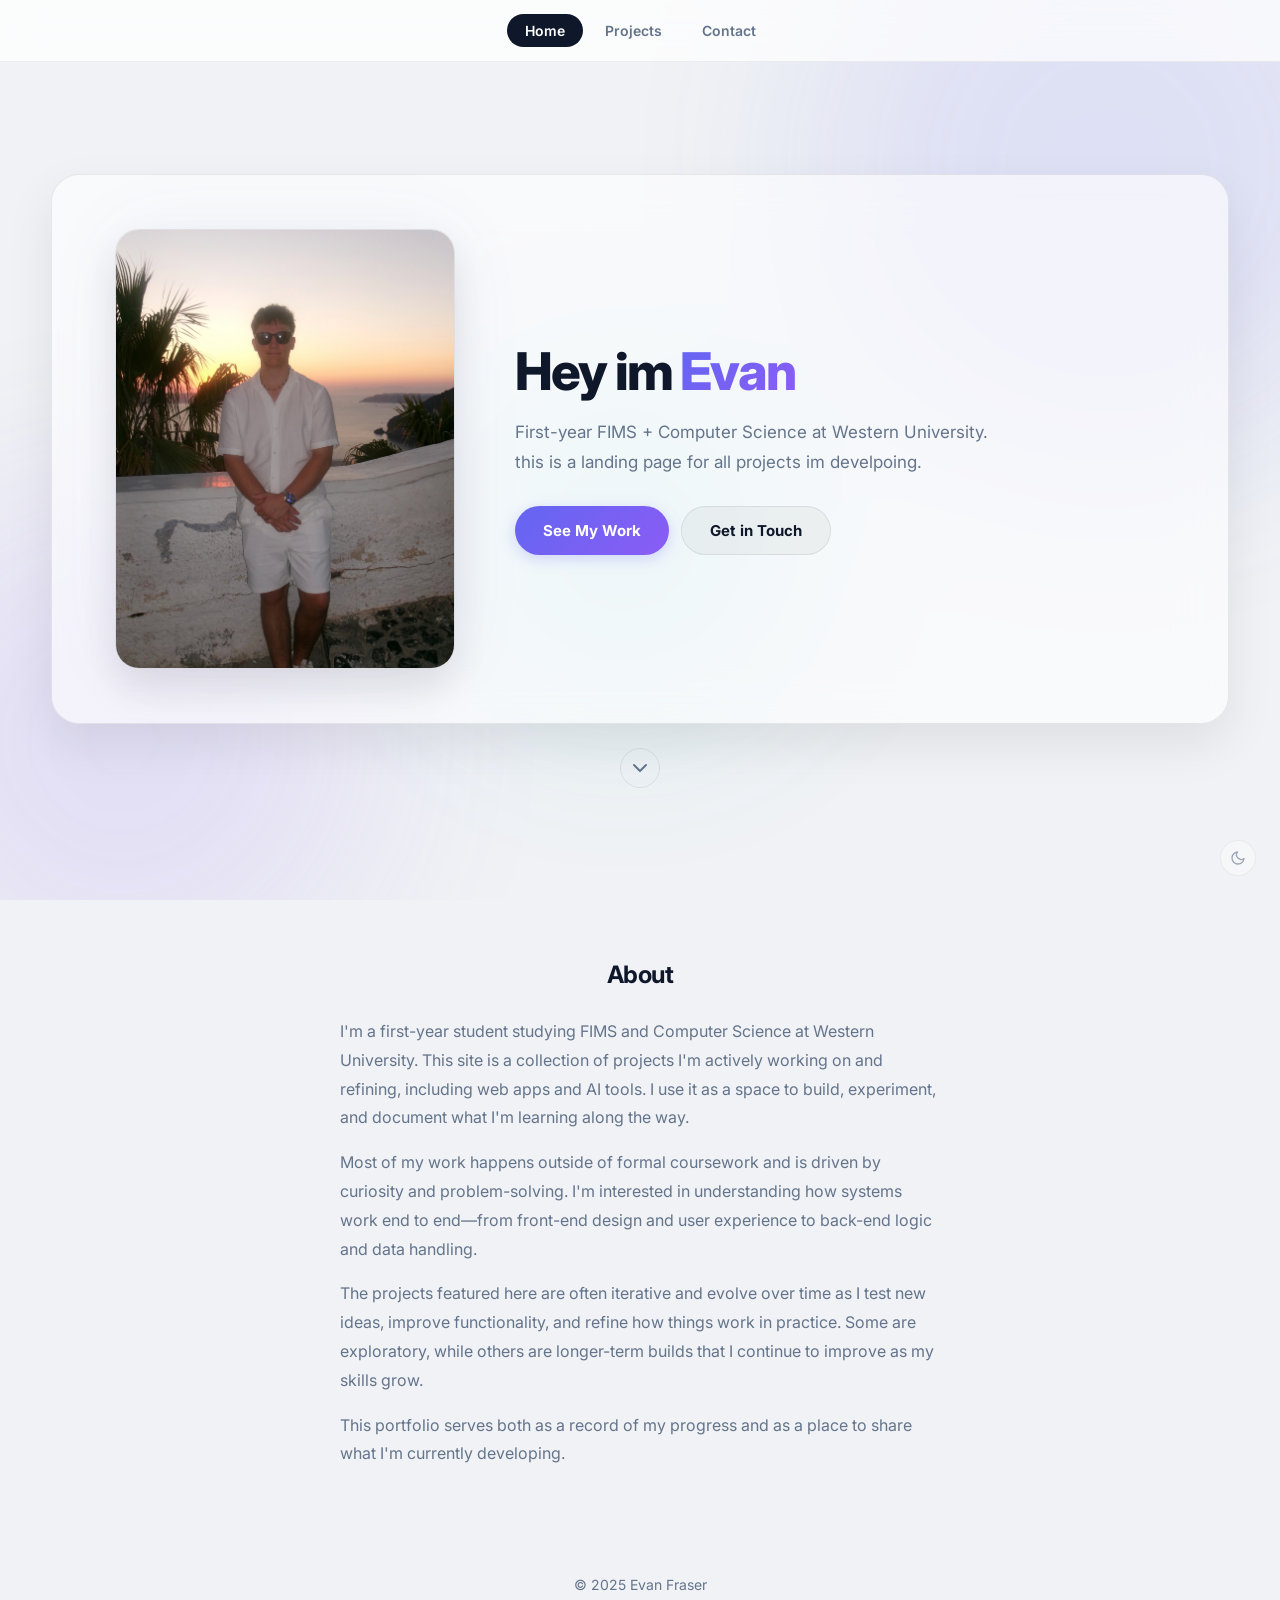
==== index.html @ df7c3f6c "Clean URLs for Vercel deployment Add vercel.json with cleanUrls, update all internal links to remove" ====
<!doctype html>
<html>
<head>
  <meta charset="utf-8">
  <title>Evan Fraser — Developer & Builder</title>
  <meta name="viewport" content="width=device-width, initial-scale=1">
  <meta name="description" content="Evan Fraser — First-year FIMS + CS student at Western University. Building web apps and AI tools.">
  <link rel="preconnect" href="https://fonts.googleapis.com">
  <link rel="preconnect" href="https://fonts.gstatic.com" crossorigin>
  <link href="https://fonts.googleapis.com/css2?family=Inter:wght@400;500;600;700;800;900&display=swap" rel="stylesheet">
  <link rel="stylesheet" href="style.css">
</head>

<body>

<div class="bg-orbs">
  <div class="orb orb-1"></div>
  <div class="orb orb-2"></div>
  <div class="orb orb-3"></div>
</div>

<header class="site-header">
  <div class="header-inner">
    <nav class="nav">
      <a href="/" class="active">Home</a>
      <a href="/projects">Projects</a>
      <a href="/contact">Contact</a>
    </nav>
  </div>
</header>

<button class="theme-toggle" type="button" aria-pressed="false" aria-label="Toggle dark mode"></button>

<main class="homepage">

  <!-- ===== HERO ===== -->
  <section class="hero-section">
    <div class="card hero-card fade-in">
      <div class="hero">
        <img class="hero-photo fade-in fade-in-delay-1" src="Images/me.jpg" alt="Photo of Evan">

        <div class="fade-in fade-in-delay-2">
          <h1>Hey im <span class="gradient-text">Evan</span></h1>

          <p class="hero-sub">
            First-year FIMS + Computer Science at Western University.<br>
            this is a landing page for all projects im develpoing.
          </p>

          <div class="hero-actions">
            <a href="/projects" class="button primary">See My Work</a>
            <a href="/contact" class="button secondary">Get in Touch</a>
          </div>
        </div>
      </div>
    </div>

    <a href="#about" class="scroll-hint fade-in fade-in-delay-3" aria-label="Scroll down">
      <svg width="20" height="20" viewBox="0 0 20 20" fill="none">
        <path d="M4 7l6 6 6-6" stroke="currentColor" stroke-width="2" stroke-linecap="round" stroke-linejoin="round"/>
      </svg>
    </a>
  </section>

  <!-- ===== ABOUT ===== -->
  <section id="about" class="section section-compact">
    <div class="section-inner about-centered">
      <h2 class="section-heading fade-in-scroll">About</h2>

      <div class="about-text fade-in-scroll">
        <p>
          I'm a first-year student studying FIMS and Computer Science at Western University.
          This site is a collection of projects I'm actively working on and refining, including web apps and AI tools. I use it as a space to build, experiment, and document what I'm learning along the way.
        </p>
        <p>
          Most of my work happens outside of formal coursework and is driven by curiosity and problem-solving. I'm interested in understanding how systems work end to end—from front-end design and user experience to back-end logic and data handling.
        </p>
        <p>
          The projects featured here are often iterative and evolve over time as I test new ideas, improve functionality, and refine how things work in practice. Some are exploratory, while others are longer-term builds that I continue to improve as my skills grow.
        </p>
        <p>
          This portfolio serves both as a record of my progress and as a place to share what I'm currently developing.
        </p>
      </div>
    </div>
  </section>

  <!-- ===== FOOTER ===== -->
  <footer class="site-footer fade-in-scroll">
    <p>&copy; 2025 Evan Fraser</p>
  </footer>

</main>

<script src="script.js"></script>

</body>
</html>
---- style.css ----
/* ================= RESET ================= */
*, *::before, *::after { box-sizing: border-box; margin: 0; padding: 0; }
html { height: 100%; scroll-behavior: smooth; }

/* Registered property for animated gradient border rotation */
@property --border-angle {
  syntax: '<angle>';
  initial-value: 0deg;
  inherits: false;
}

/* ================= CUSTOM PROPERTIES ================= */
:root {
  --bg: #f0f2f5;
  --bg-card: rgba(255, 255, 255, 0.6);
  --text: #0f172a;
  --text-muted: #64748b;
  --accent-1: #6366f1;
  --accent-2: #8b5cf6;
  --accent-3: #06b6d4;
  --border: rgba(0, 0, 0, 0.08);
  --border-hover: rgba(99, 102, 241, 0.35);
  --shadow-sm: 0 4px 12px rgba(0, 0, 0, 0.05);
  --shadow: 0 20px 50px rgba(0, 0, 0, 0.08);
  --shadow-hover: 0 25px 60px rgba(99, 102, 241, 0.12);
  --nav-bg: rgba(255, 255, 255, 0.72);
  --nav-border: rgba(0, 0, 0, 0.06);
  --nav-hover: rgba(0, 0, 0, 0.04);
  --nav-active-bg: #0f172a;
  --nav-active-text: #fff;
  --btn-secondary-bg: rgba(0, 0, 0, 0.04);
  --badge-working-bg: rgba(34, 197, 94, 0.12);
  --badge-working-text: #16a34a;
  --badge-working-border: rgba(34, 197, 94, 0.3);
  --badge-working-glow: rgba(34, 197, 94, 0.15);
  --badge-progress-bg: rgba(251, 146, 60, 0.12);
  --badge-progress-text: #c2410c;
  --badge-progress-border: rgba(251, 146, 60, 0.3);
  --orb-opacity: 0.12;
  --placeholder-border: rgba(0, 0, 0, 0.1);
  --placeholder-text: rgba(0, 0, 0, 0.25);
  --media-bg: rgba(0, 0, 0, 0.03);
  --media-border: rgba(0, 0, 0, 0.06);
}

.dark {
  --bg: #06060b;
  --bg-card: rgba(15, 18, 25, 0.55);
  --text: #f1f5f9;
  --text-muted: #94a3b8;
  --border: rgba(255, 255, 255, 0.06);
  --border-hover: rgba(99, 102, 241, 0.45);
  --shadow-sm: 0 4px 12px rgba(0, 0, 0, 0.3);
  --shadow: 0 20px 50px rgba(0, 0, 0, 0.5);
  --shadow-hover: 0 25px 60px rgba(99, 102, 241, 0.15);
  --nav-bg: rgba(6, 6, 11, 0.72);
  --nav-border: rgba(255, 255, 255, 0.06);
  --nav-hover: rgba(255, 255, 255, 0.06);
  --nav-active-bg: #f1f5f9;
  --nav-active-text: #0f172a;
  --btn-secondary-bg: rgba(255, 255, 255, 0.06);
  --badge-working-bg: rgba(34, 197, 94, 0.14);
  --badge-working-text: #4ade80;
  --badge-working-border: rgba(34, 197, 94, 0.4);
  --badge-working-glow: rgba(34, 197, 94, 0.12);
  --badge-progress-bg: rgba(251, 146, 60, 0.14);
  --badge-progress-text: #fb923c;
  --badge-progress-border: rgba(251, 146, 60, 0.4);
  --orb-opacity: 0.18;
  --placeholder-border: rgba(255, 255, 255, 0.06);
  --placeholder-text: rgba(255, 255, 255, 0.18);
  --media-bg: rgba(255, 255, 255, 0.03);
  --media-border: rgba(255, 255, 255, 0.06);
}

/* ================= BODY ================= */
body {
  font-family: 'Inter', -apple-system, BlinkMacSystemFont, "Segoe UI", sans-serif;
  background: var(--bg);
  color: var(--text);
  -webkit-font-smoothing: antialiased;
  -moz-osx-font-smoothing: grayscale;
  overflow-x: hidden;
  min-height: 100%;
}

/* ================= BACKGROUND ORBS ================= */
.bg-orbs {
  position: fixed;
  inset: 0;
  overflow: hidden;
  pointer-events: none;
  z-index: 0;
}

.orb {
  position: absolute;
  border-radius: 50%;
  filter: blur(100px);
  opacity: var(--orb-opacity);
}

.orb-1 {
  width: 600px;
  height: 600px;
  background: var(--accent-1);
  top: -15%;
  right: -10%;
  animation: orbFloat1 25s ease-in-out infinite;
}

.orb-2 {
  width: 500px;
  height: 500px;
  background: var(--accent-2);
  bottom: -10%;
  left: -10%;
  animation: orbFloat2 30s ease-in-out infinite;
}

.orb-3 {
  width: 350px;
  height: 350px;
  background: var(--accent-3);
  top: 40%;
  left: 35%;
  animation: orbFloat3 20s ease-in-out infinite;
}

@keyframes orbFloat1 {
  0%, 100% { transform: translate(0, 0) scale(1); }
  25% { transform: translate(-30px, 40px) scale(1.05); }
  50% { transform: translate(20px, -20px) scale(0.95); }
  75% { transform: translate(-10px, -30px) scale(1.02); }
}

@keyframes orbFloat2 {
  0%, 100% { transform: translate(0, 0) scale(1); }
  33% { transform: translate(40px, -30px) scale(1.08); }
  66% { transform: translate(-30px, 20px) scale(0.96); }
}

@keyframes orbFloat3 {
  0%, 100% { transform: translate(0, 0) scale(1); }
  50% { transform: translate(-40px, -40px) scale(1.1); }
}

/* ================= HEADER ================= */
.site-header {
  position: sticky;
  top: 0;
  width: 100%;
  background: var(--nav-bg);
  backdrop-filter: blur(20px);
  -webkit-backdrop-filter: blur(20px);
  border-bottom: 1px solid var(--nav-border);
  z-index: 100;
}

.header-inner {
  display: flex;
  align-items: center;
  justify-content: center;
  padding: 14px 32px;
  position: relative;
}

/* ================= NAV ================= */
.nav {
  display: flex;
  align-items: center;
  gap: 4px;
}

.nav a {
  text-decoration: none;
  font-weight: 600;
  font-size: 14px;
  color: var(--text-muted);
  padding: 8px 18px;
  border-radius: 999px;
  transition: background 0.2s ease, color 0.2s ease;
}

.nav a:hover {
  background: var(--nav-hover);
  color: var(--text);
}

.nav a.active {
  background: var(--nav-active-bg);
  color: var(--nav-active-text);
}

/* ================= THEME TOGGLE ================= */
.theme-toggle {
  position: fixed;
  bottom: 24px;
  right: 24px;
  z-index: 200;
  width: 36px;
  height: 36px;
  border: 1px solid var(--border);
  background: var(--bg-card);
  backdrop-filter: blur(12px);
  -webkit-backdrop-filter: blur(12px);
  border-radius: 50%;
  padding: 0;
  font-size: 0;
  cursor: pointer;
  line-height: 1;
  display: flex;
  align-items: center;
  justify-content: center;
  transition: transform 0.2s ease, background 0.2s ease, border-color 0.2s ease, opacity 0.2s ease;
  opacity: 0.6;
}

.theme-toggle:hover {
  transform: scale(1.1);
  border-color: var(--border-hover);
  opacity: 1;
}

.theme-toggle svg {
  width: 16px;
  height: 16px;
  fill: none;
  stroke: var(--text-muted);
  stroke-width: 2;
  stroke-linecap: round;
  stroke-linejoin: round;
}

/* ================= PAGE LAYOUT ================= */
.page-center {
  position: relative;
  z-index: 1;
  min-height: calc(100vh - 62px);
  display: flex;
  align-items: center;
  justify-content: center;
  padding: 28px;
}

.page-column {
  flex-direction: column;
  align-items: center;
  padding: 80px 28px 60px;
  gap: 48px;
}

/* ================= GLASS CARD ================= */
.card {
  position: relative;
  overflow: hidden;
  width: min(1200px, 92vw);
  min-height: calc(100vh - 62px - 56px);
  background: var(--bg-card);
  backdrop-filter: blur(24px);
  -webkit-backdrop-filter: blur(24px);
  border: 1px solid var(--border);
  padding: 54px;
  border-radius: 28px;
  box-shadow: var(--shadow);
  display: flex;
  align-items: center;
  justify-content: center;
}

/* ================= HERO ================= */
.hero {
  width: 100%;
  display: grid;
  grid-template-columns: 340px 1fr;
  gap: 60px;
  align-items: center;
  text-align: left;
  max-width: 1050px;
  margin: 0 auto;
}

.hero-photo {
  width: 340px;
  height: 440px;
  border-radius: 24px;
  object-fit: cover;
  border: 1px solid var(--border);
  box-shadow:
    0 20px 40px rgba(0, 0, 0, 0.1),
    0 0 80px rgba(99, 102, 241, 0.06);
  background: var(--media-bg);
  transition: transform 0.3s ease, box-shadow 0.3s ease;
  will-change: transform;
}

.hero h1 {
  margin: 0 0 8px;
  font-size: 52px;
  font-weight: 800;
  letter-spacing: -0.035em;
  line-height: 1.1;
}

.hero .about {
  margin-top: 16px;
  color: var(--text-muted);
  line-height: 1.8;
  font-size: 17px;
  max-width: 520px;
}

.hero-actions {
  margin-top: 28px;
  display: flex;
  gap: 12px;
  flex-wrap: wrap;
}

/* ================= GRADIENT TEXT ================= */
.gradient-text {
  background: linear-gradient(
    135deg,
    var(--accent-1),
    var(--accent-2),
    var(--accent-3),
    var(--accent-1)
  );
  background-size: 300% 300%;
  -webkit-background-clip: text;
  -webkit-text-fill-color: transparent;
  background-clip: text;
  animation: gradientShift 6s ease infinite;
}

@keyframes gradientShift {
  0%, 100% { background-position: 0% 50%; }
  50% { background-position: 100% 50%; }
}

/* ================= BUTTONS ================= */
.button {
  display: inline-flex;
  align-items: center;
  justify-content: center;
  padding: 14px 28px;
  border-radius: 999px;
  font-weight: 700;
  font-size: 15px;
  text-decoration: none;
  transition: transform 0.2s ease, box-shadow 0.2s ease, border-color 0.2s ease, background 0.2s ease;
  cursor: pointer;
  border: none;
}

.button.primary {
  background: linear-gradient(135deg, var(--accent-1), var(--accent-2));
  color: #fff;
  box-shadow: 0 4px 15px rgba(99, 102, 241, 0.25);
}

.button.primary:hover {
  transform: translateY(-2px);
  box-shadow: 0 8px 25px rgba(99, 102, 241, 0.4);
}

.button.secondary {
  background: var(--btn-secondary-bg);
  color: var(--text);
  border: 1px solid var(--border);
}

.button.secondary:hover {
  border-color: var(--border-hover);
  color: var(--accent-1);
}

/* ================= SECTION HEADER ================= */
.section-header {
  text-align: center;
  max-width: 600px;
}

.section-header h1 {
  font-size: 44px;
  font-weight: 800;
  letter-spacing: -0.035em;
  margin: 0 0 12px;
}

.section-header p {
  font-size: 17px;
  color: var(--text-muted);
  margin: 0;
  line-height: 1.6;
}

/* ================= PROJECTS GRID ================= */
.projects-grid {
  display: grid;
  grid-template-columns: repeat(auto-fit, minmax(300px, 1fr));
  gap: 28px;
  width: 100%;
  max-width: 1100px;
}

/* ================= PROJECT CARD ================= */
.project-card {
  position: relative;
  background: var(--bg-card);
  backdrop-filter: blur(16px);
  -webkit-backdrop-filter: blur(16px);
  border: 1px solid var(--border);
  border-radius: 22px;
  padding: 32px 34px 34px;
  box-shadow: var(--shadow-sm);
  transition: transform 0.3s ease, box-shadow 0.3s ease, border-color 0.3s ease;
  display: flex;
  flex-direction: column;
  gap: 4px;
  text-decoration: none;
  color: inherit;
  cursor: pointer;
}

.project-card:hover {
  transform: translateY(-6px);
  border-color: var(--border-hover);
  box-shadow: var(--shadow-hover);
}

.project-card:focus-visible {
  outline: 2px solid var(--accent-1);
  outline-offset: 3px;
}

.project-card h2,
.project-card h3 {
  margin: 10px 0 6px;
  font-size: 24px;
  font-weight: 800;
  letter-spacing: -0.02em;
}

.project-card p {
  margin: 0;
  color: var(--text-muted);
  line-height: 1.7;
  font-size: 15px;
}

/* ================= PROJECT MEDIA ================= */
.project-media {
  margin-top: 18px;
  border-radius: 14px;
  overflow: hidden;
  background: var(--bg);
  border: 1px solid var(--media-border);
  display: grid;
  place-items: center;
  position: relative;
}

.project-preview {
  width: 100%;
  display: block;
  border-radius: 0;
}

.project-media .media-fallback {
  font-size: 13px;
  font-weight: 600;
  color: var(--text-muted);
  padding: 12px;
}

.project-media.no-image .media-fallback { display: block; }
.project-media:not(.no-image) .media-fallback { display: none; }

/* ================= VIEW SITE LINK ================= */
.view-site {
  display: inline-flex;
  align-items: center;
  gap: 6px;
  margin-top: auto;
  padding-top: 18px;
  font-weight: 700;
  font-size: 14px;
  color: var(--accent-1);
  transition: gap 0.2s ease;
}

.project-card:hover .view-site {
  gap: 10px;
}

/* ================= STATUS BADGES ================= */
.status-badge {
  display: inline-flex;
  align-items: center;
  gap: 6px;
  padding: 5px 12px;
  border-radius: 999px;
  font-size: 12px;
  font-weight: 700;
  width: fit-content;
  letter-spacing: 0.02em;
  text-transform: uppercase;
}

.status-badge.working {
  background: var(--badge-working-bg);
  color: var(--badge-working-text);
  border: 1px solid var(--badge-working-border);
  box-shadow: 0 0 12px var(--badge-working-glow);
}

.status-badge.working::before {
  content: '';
  width: 6px;
  height: 6px;
  border-radius: 50%;
  background: currentColor;
  animation: pulse 2s ease-in-out infinite;
}

@keyframes pulse {
  0%, 100% { opacity: 1; transform: scale(1); }
  50% { opacity: 0.4; transform: scale(0.75); }
}

.status-badge.in-progress {
  background: var(--badge-progress-bg);
  color: var(--badge-progress-text);
  border: 1px solid var(--badge-progress-border);
}

/* ================= PLACEHOLDER CARDS ================= */
.placeholder-card {
  background: transparent !important;
  backdrop-filter: none !important;
  -webkit-backdrop-filter: none !important;
  border: 2px dashed var(--placeholder-border) !important;
  box-shadow: none !important;
  cursor: default;
  align-items: center;
  justify-content: center;
}

.placeholder-card:hover {
  transform: none !important;
  box-shadow: none !important;
  border-color: var(--placeholder-border) !important;
}

.placeholder-inner {
  display: flex;
  flex-direction: column;
  align-items: center;
  gap: 12px;
}

.placeholder-icon {
  width: 48px;
  height: 48px;
  border-radius: 50%;
  border: 2px dashed var(--placeholder-border);
  display: flex;
  align-items: center;
  justify-content: center;
  font-size: 22px;
  font-weight: 300;
  color: var(--placeholder-text);
}

.placeholder-label {
  font-size: 14px;
  font-weight: 600;
  color: var(--placeholder-text);
}

/* ================= CONTACT ================= */
.contact-content {
  text-align: center;
  max-width: 500px;
}

.contact-content h1 {
  font-size: 48px;
  font-weight: 800;
  letter-spacing: -0.035em;
  margin: 0 0 16px;
}

.contact-content p {
  font-size: 17px;
  color: var(--text-muted);
  line-height: 1.7;
  margin: 0;
}

.contact-actions {
  margin-top: 32px;
}

/* ================= INTERACTIVE EFFECTS ================= */

/* Cursor spotlight on hero card */
.card::after {
  content: '';
  position: absolute;
  inset: 0;
  border-radius: inherit;
  background: radial-gradient(
    600px circle at var(--mouse-x, 50%) var(--mouse-y, 50%),
    rgba(99, 102, 241, 0.04),
    transparent 40%
  );
  pointer-events: none;
  opacity: 0;
  transition: opacity 0.4s ease;
  z-index: 1;
}

.card:hover::after {
  opacity: 1;
}

/* Cursor spotlight on project cards */
.project-card:not(.placeholder-card)::after {
  content: '';
  position: absolute;
  inset: 0;
  border-radius: inherit;
  background: radial-gradient(
    400px circle at var(--mouse-x, 50%) var(--mouse-y, 50%),
    rgba(99, 102, 241, 0.07),
    transparent 40%
  );
  pointer-events: none;
  opacity: 0;
  transition: opacity 0.3s ease;
}

.project-card:not(.placeholder-card):hover::after {
  opacity: 1;
}

/* Rotating gradient border on project cards */
.project-card:not(.placeholder-card)::before {
  content: '';
  position: absolute;
  inset: -1px;
  border-radius: 23px;
  padding: 2px;
  background: conic-gradient(
    from var(--border-angle),
    var(--accent-1),
    var(--accent-2),
    var(--accent-3),
    var(--accent-2),
    var(--accent-1)
  );
  -webkit-mask: linear-gradient(#fff 0 0) content-box, linear-gradient(#fff 0 0);
  mask: linear-gradient(#fff 0 0) content-box, linear-gradient(#fff 0 0);
  -webkit-mask-composite: xor;
  mask-composite: exclude;
  opacity: 0;
  transition: opacity 0.5s ease;
  pointer-events: none;
}

.project-card:not(.placeholder-card):hover::before {
  opacity: 1;
  animation: rotateBorder 4s linear infinite;
}

@keyframes rotateBorder {
  to { --border-angle: 360deg; }
}

/* Button press feedback */
.button.primary:active {
  transform: translateY(0) scale(0.97);
  box-shadow: 0 2px 8px rgba(99, 102, 241, 0.2);
}

.button.secondary:active {
  transform: scale(0.97);
}

.button:focus-visible {
  outline: 2px solid var(--accent-1);
  outline-offset: 3px;
}

/* ================= ENTRANCE ANIMATIONS ================= */
@keyframes fadeInUp {
  from {
    opacity: 0;
    transform: translateY(24px);
  }
  to {
    opacity: 1;
    transform: translateY(0);
  }
}

.fade-in {
  opacity: 0;
  animation: fadeInUp 0.8s ease forwards;
}

.fade-in-delay-1 { animation-delay: 0.1s; }
.fade-in-delay-2 { animation-delay: 0.2s; }
.fade-in-delay-3 { animation-delay: 0.3s; }
.fade-in-delay-4 { animation-delay: 0.4s; }
.fade-in-delay-5 { animation-delay: 0.5s; }

/* ================= HOMEPAGE LAYOUT ================= */
.homepage {
  position: relative;
  z-index: 1;
}

.hero-section {
  min-height: calc(100vh - 62px);
  display: flex;
  flex-direction: column;
  align-items: center;
  justify-content: center;
  padding: 28px;
  gap: 0;
}

.card.hero-card {
  min-height: auto;
}

/* ================= HERO SUB ================= */
.hero-sub {
  margin-top: 16px;
  color: var(--text-muted);
  line-height: 1.8;
  font-size: 17px;
  max-width: 520px;
}

/* ================= SCROLL HINT ================= */
.scroll-hint {
  display: flex;
  align-items: center;
  justify-content: center;
  width: 40px;
  height: 40px;
  border-radius: 50%;
  border: 1px solid var(--border);
  color: var(--text-muted);
  text-decoration: none;
  margin-top: 24px;
  transition: border-color 0.3s ease, color 0.3s ease, transform 0.3s ease;
  animation: fadeInUp 0.8s ease forwards, bounceHint 2s ease-in-out 1.5s infinite;
}

.scroll-hint:hover {
  border-color: var(--border-hover);
  color: var(--accent-1);
  transform: translateY(2px);
}

@keyframes bounceHint {
  0%, 100% { transform: translateY(0); }
  50% { transform: translateY(6px); }
}

/* ================= SECTIONS ================= */
.section {
  padding: 80px 28px;
}

.section-compact {
  padding: 60px 28px;
}

.section[id] {
  scroll-margin-top: 80px;
}

.section-inner {
  max-width: 900px;
  margin: 0 auto;
}

.section-heading {
  font-size: 24px;
  font-weight: 700;
  letter-spacing: -0.02em;
  margin: 0 0 28px;
  color: var(--text);
}

/* ================= FEATURED PROJECTS ================= */
.featured-projects {
  display: flex;
  flex-wrap: wrap;
  gap: 24px;
  justify-content: center;
}

.featured-card {
  width: 100%;
  max-width: 520px;
}

div.project-card {
  cursor: default;
}

/* ================= PROJECT LINKS ================= */
.project-links {
  display: flex;
  gap: 10px;
  margin-top: auto;
  padding-top: 22px;
}

/* ================= SMALL BUTTON ================= */
.button.small {
  padding: 10px 20px;
  font-size: 13px;
}

/* ================= ABOUT ================= */
.about-centered {
  text-align: center;
  display: flex;
  flex-direction: column;
  align-items: center;
}

.about-text {
  max-width: 600px;
}

.about-text p {
  font-size: 16px;
  color: var(--text-muted);
  line-height: 1.8;
  margin: 0 0 16px;
  text-align: left;
}

.about-text p:last-child {
  margin-bottom: 0;
}

/* ================= FOOTER ================= */
.site-footer {
  padding: 48px 28px;
  text-align: center;
  font-size: 14px;
  color: var(--text-muted);
}

/* ================= SCROLL ANIMATIONS ================= */
.fade-in-scroll {
  opacity: 0;
  transform: translateY(24px);
  transition: opacity 0.7s ease, transform 0.7s ease;
}

.fade-in-scroll.visible {
  opacity: 1;
  transform: translateY(0);
}

/* ================= RESPONSIVE (TABLET) ================= */
@media (max-width: 900px) {
  .card {
    min-height: auto;
    padding: 36px 28px;
  }

  .hero {
    grid-template-columns: 1fr;
    text-align: center;
    justify-items: center;
    gap: 28px;
  }

  .hero-photo {
    width: min(260px, 65vw);
    height: min(320px, 75vw);
  }

  .hero h1 {
    font-size: 38px;
  }

  .hero .about {
    max-width: 100%;
    font-size: 16px;
  }

  .hero-actions {
    justify-content: center;
  }

  .page-column {
    padding: 48px 20px 40px;
    gap: 32px;
  }

  .section-header h1 {
    font-size: 34px;
  }

  .project-card {
    min-height: 0;
  }

  .project-media {
    max-height: 260px;
  }

  .contact-content h1 {
    font-size: 36px;
  }

  .header-inner {
    padding: 12px 20px;
  }

  .nav a {
    padding: 7px 14px;
    font-size: 13px;
  }

  .button {
    padding: 12px 24px;
    font-size: 14px;
  }

  .hero-section {
    min-height: auto;
    padding: 20px;
  }

  .section {
    padding: 48px 20px;
  }

  .section-compact {
    padding: 40px 20px;
  }

  .section-heading {
    font-size: 22px;
    margin-bottom: 20px;
  }

  .featured-card {
    max-width: 100%;
  }

  .button.small {
    padding: 10px 18px;
    font-size: 12px;
  }
}

/* ================= RESPONSIVE (MOBILE) ================= */
@media (max-width: 480px) {
  .hero h1 {
    font-size: 32px;
  }

  .nav a {
    padding: 6px 10px;
    font-size: 12px;
  }

  .page-center {
    padding: 16px;
  }

  .card {
    padding: 28px 20px;
    border-radius: 22px;
  }

  .contact-content h1 {
    font-size: 32px;
  }

  .section {
    padding: 40px 16px;
  }

  .section-compact {
    padding: 32px 16px;
  }

  .section-heading {
    font-size: 20px;
    margin-bottom: 16px;
  }
}

/* ================= REDUCED MOTION ================= */
@media (prefers-reduced-motion: reduce) {
  .orb { animation: none; }
  .gradient-text { animation: none; }
  .fade-in { animation: none; opacity: 1; }
  .status-badge.working::before { animation: none; }
  .project-card:not(.placeholder-card):hover::before { animation: none; }
  .fade-in-scroll { opacity: 1; transform: none; transition: none; }
  .scroll-hint { animation: none; opacity: 1; }
  *, *::before, *::after { transition-duration: 0.01ms !important; }
}
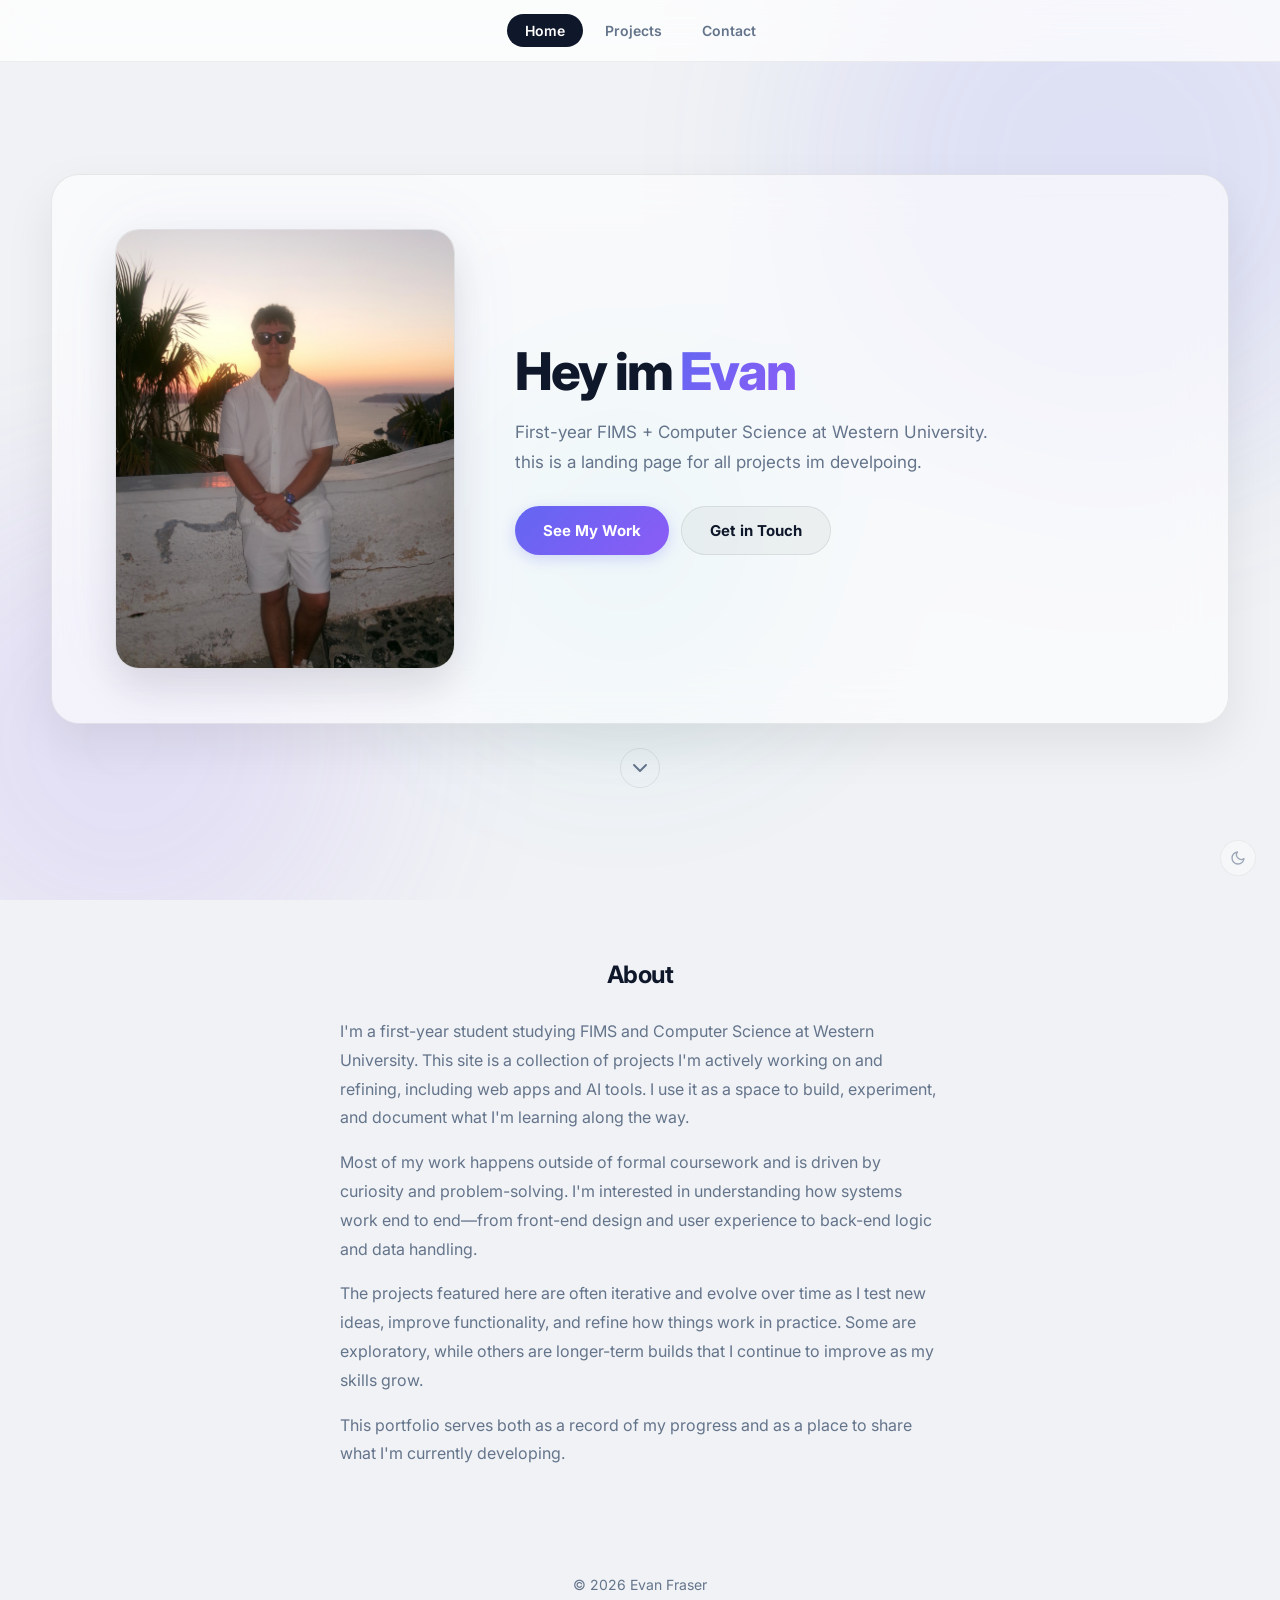
==== commit 6354eaa8: "Fix purple block on iOS and update footer year Add clip-path and overscroll-behavior to prevent back" ====
--- a/index.html
+++ b/index.html
@@ -87,7 +87,7 @@
 
   <!-- ===== FOOTER ===== -->
   <footer class="site-footer fade-in-scroll">
-    <p>&copy; 2025 Evan Fraser</p>
+    <p>&copy; 2026 Evan Fraser</p>
   </footer>
 
 </main>
--- a/style.css
+++ b/style.css
@@ -1,6 +1,6 @@
 /* ================= RESET ================= */
 *, *::before, *::after { box-sizing: border-box; margin: 0; padding: 0; }
-html { height: 100%; scroll-behavior: smooth; }
+html { height: 100%; scroll-behavior: smooth; overscroll-behavior: none; }
 
 /* Registered property for animated gradient border rotation */
 @property --border-angle {
@@ -91,6 +91,8 @@
   overflow: hidden;
   pointer-events: none;
   z-index: 0;
+  clip-path: inset(0);
+  -webkit-clip-path: inset(0);
 }
 
 .orb {
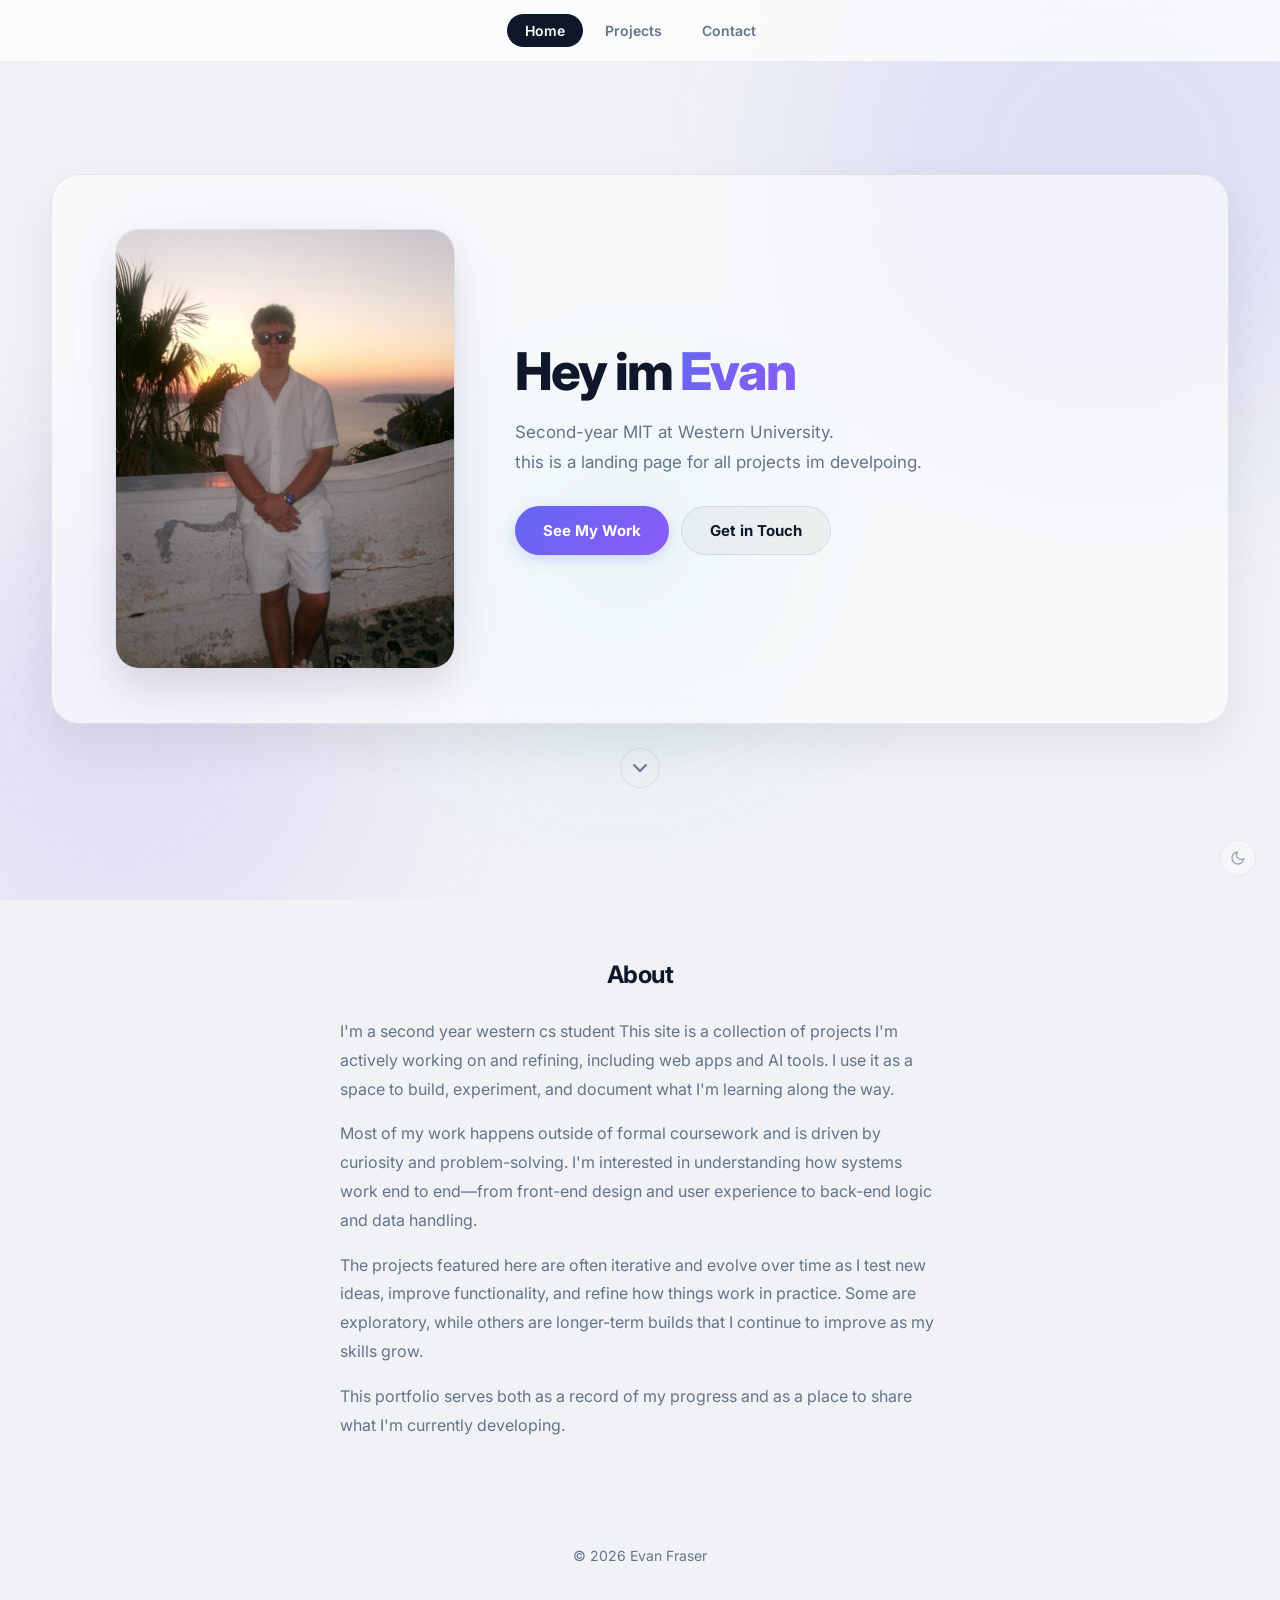
==== commit e72cc50f: "Update bio to second year and refresh Kova image Co-Authored-By: Claude Opus 5.5 <noreply@anthropic." ====
--- a/index.html
+++ b/index.html
@@ -43,7 +43,7 @@
           <h1>Hey im <span class="gradient-text">Evan</span></h1>
 
           <p class="hero-sub">
-            First-year FIMS + Computer Science at Western University.<br>
+            Second-year MIT at Western University.<br>
             this is a landing page for all projects im develpoing.
           </p>
 
@@ -69,7 +69,7 @@
 
       <div class="about-text fade-in-scroll">
         <p>
-          I'm a first-year student studying FIMS and Computer Science at Western University.
+          I'm a second year western cs student
           This site is a collection of projects I'm actively working on and refining, including web apps and AI tools. I use it as a space to build, experiment, and document what I'm learning along the way.
         </p>
         <p>
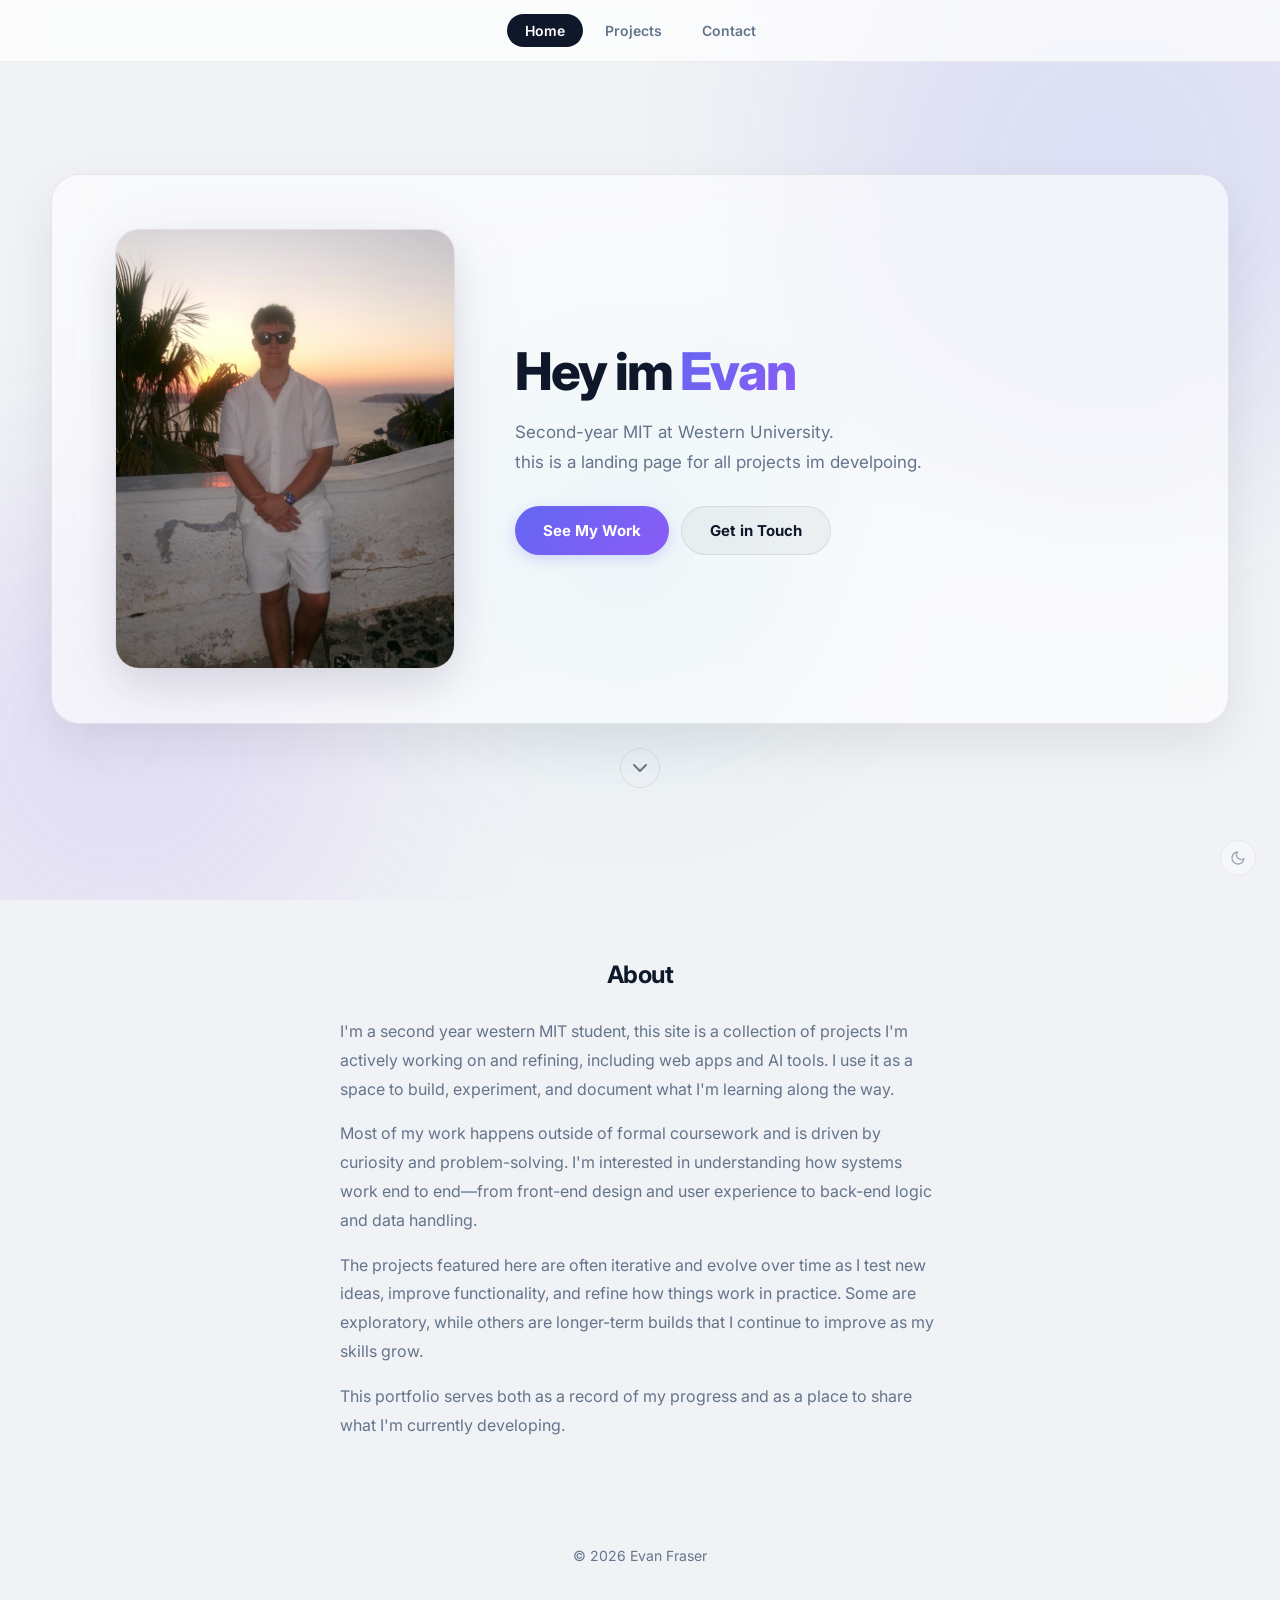
==== commit 71cfa6aa: "Update bio and Kova description Co-Authored-By: Claude Opus 5.5 <noreply@anthropic.com>" ====
--- a/index.html
+++ b/index.html
@@ -69,8 +69,8 @@
 
       <div class="about-text fade-in-scroll">
         <p>
-          I'm a second year western cs student
-          This site is a collection of projects I'm actively working on and refining, including web apps and AI tools. I use it as a space to build, experiment, and document what I'm learning along the way.
+          I'm a second year western MIT student,
+          this site is a collection of projects I'm actively working on and refining, including web apps and AI tools. I use it as a space to build, experiment, and document what I'm learning along the way.
         </p>
         <p>
           Most of my work happens outside of formal coursework and is driven by curiosity and problem-solving. I'm interested in understanding how systems work end to end—from front-end design and user experience to back-end logic and data handling.
